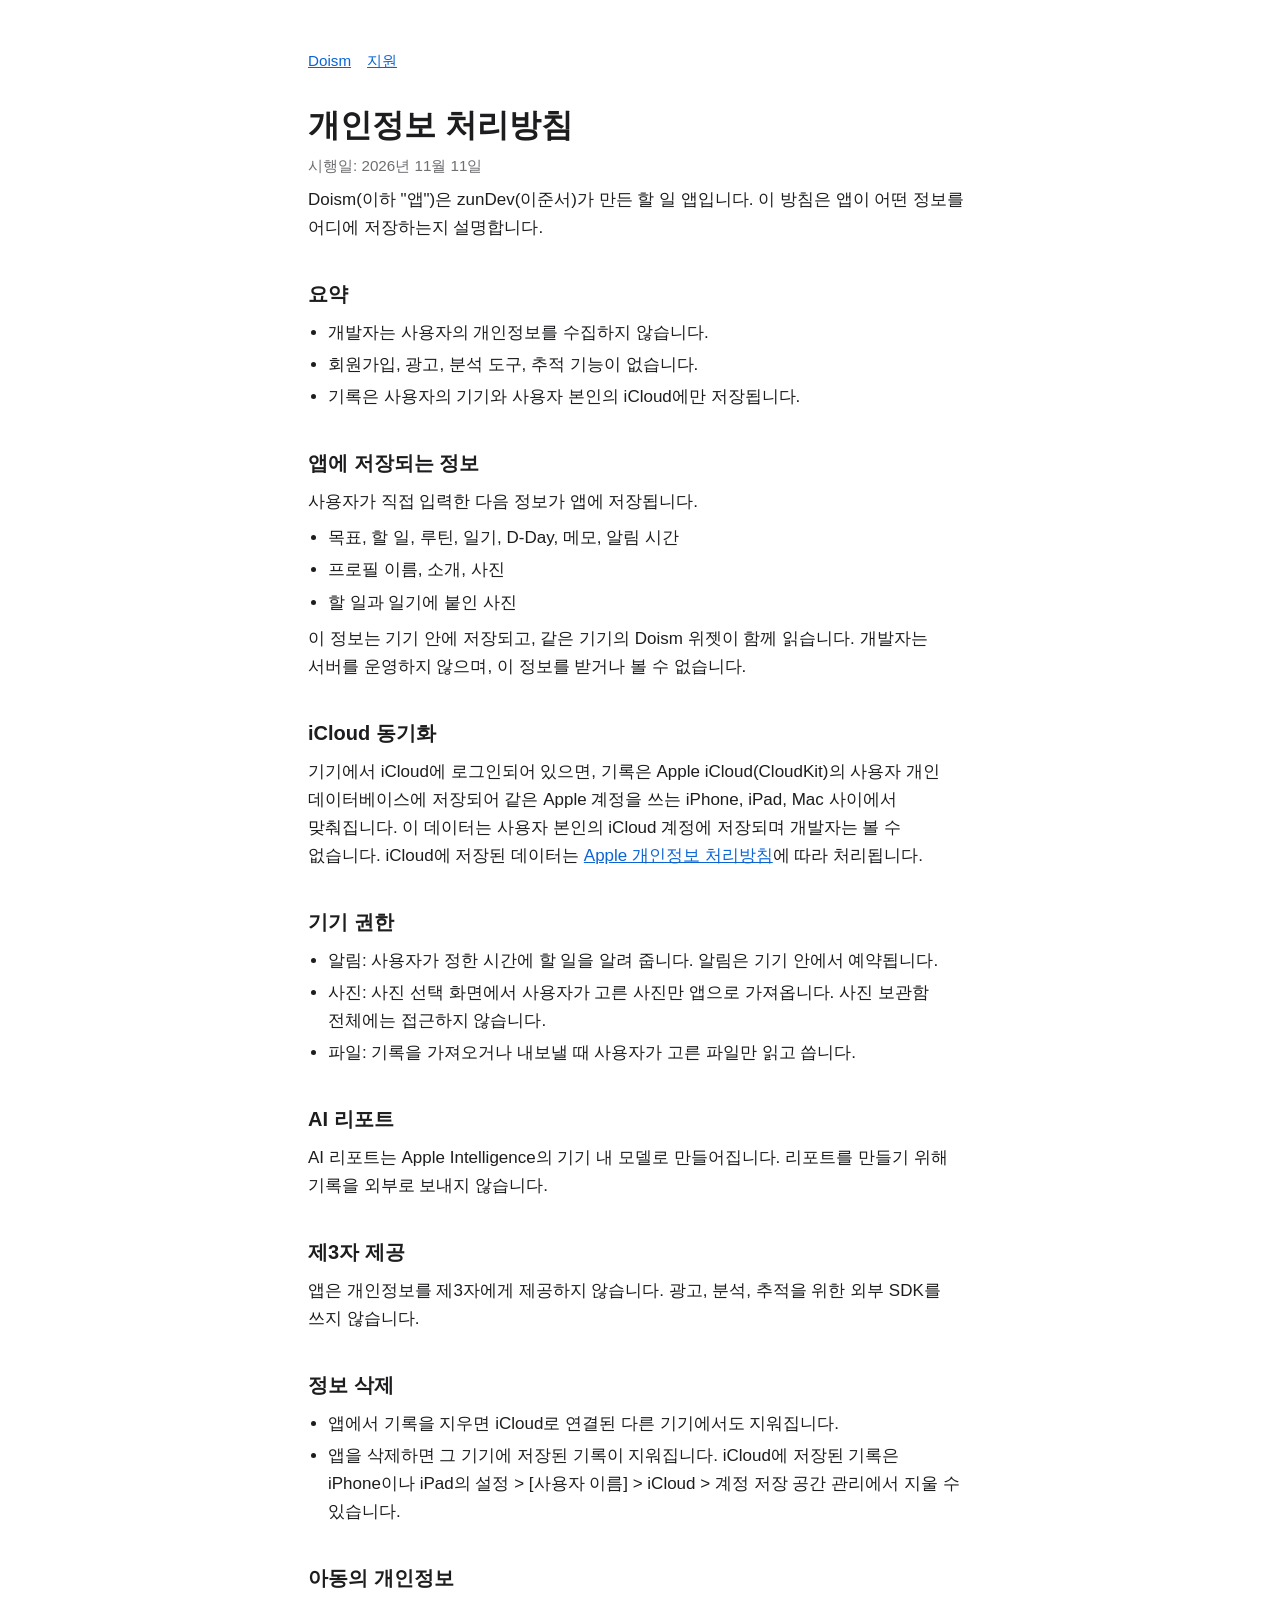
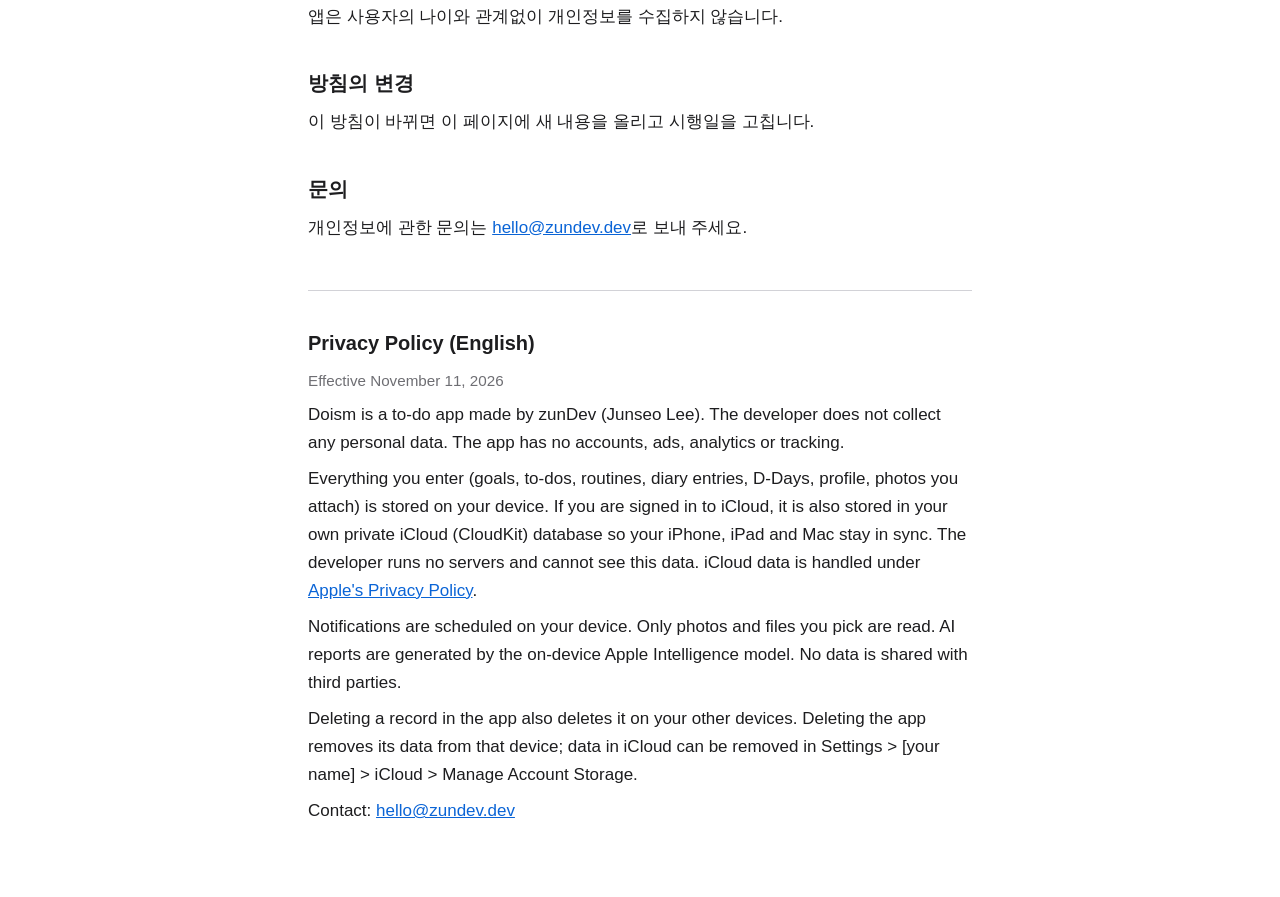
==== privacy/index.html @ 9528875f "Add support and privacy policy pages" ====
<!doctype html>
<html lang="ko">
<head>
  <meta charset="utf-8">
  <meta name="viewport" content="width=device-width, initial-scale=1">
  <title>개인정보 처리방침 - Doism</title>
  <link rel="stylesheet" href="../style.css">
</head>
<body>
<main>
  <nav><a href="../">Doism</a><a href="../support/">지원</a></nav>

  <h1>개인정보 처리방침</h1>
  <p class="meta">시행일: 2026년 11월 11일</p>

  <p>Doism(이하 "앱")은 zunDev(이준서)가 만든 할 일 앱입니다. 이 방침은 앱이 어떤 정보를 어디에 저장하는지 설명합니다.</p>

  <h2>요약</h2>
  <ul>
    <li>개발자는 사용자의 개인정보를 수집하지 않습니다.</li>
    <li>회원가입, 광고, 분석 도구, 추적 기능이 없습니다.</li>
    <li>기록은 사용자의 기기와 사용자 본인의 iCloud에만 저장됩니다.</li>
  </ul>

  <h2>앱에 저장되는 정보</h2>
  <p>사용자가 직접 입력한 다음 정보가 앱에 저장됩니다.</p>
  <ul>
    <li>목표, 할 일, 루틴, 일기, D-Day, 메모, 알림 시간</li>
    <li>프로필 이름, 소개, 사진</li>
    <li>할 일과 일기에 붙인 사진</li>
  </ul>
  <p>이 정보는 기기 안에 저장되고, 같은 기기의 Doism 위젯이 함께 읽습니다. 개발자는 서버를 운영하지 않으며, 이 정보를 받거나 볼 수 없습니다.</p>

  <h2>iCloud 동기화</h2>
  <p>기기에서 iCloud에 로그인되어 있으면, 기록은 Apple iCloud(CloudKit)의 사용자 개인 데이터베이스에 저장되어 같은 Apple 계정을 쓰는 iPhone, iPad, Mac 사이에서 맞춰집니다. 이 데이터는 사용자 본인의 iCloud 계정에 저장되며 개발자는 볼 수 없습니다. iCloud에 저장된 데이터는 <a href="https://www.apple.com/kr/legal/privacy/">Apple 개인정보 처리방침</a>에 따라 처리됩니다.</p>

  <h2>기기 권한</h2>
  <ul>
    <li>알림: 사용자가 정한 시간에 할 일을 알려 줍니다. 알림은 기기 안에서 예약됩니다.</li>
    <li>사진: 사진 선택 화면에서 사용자가 고른 사진만 앱으로 가져옵니다. 사진 보관함 전체에는 접근하지 않습니다.</li>
    <li>파일: 기록을 가져오거나 내보낼 때 사용자가 고른 파일만 읽고 씁니다.</li>
  </ul>

  <h2>AI 리포트</h2>
  <p>AI 리포트는 Apple Intelligence의 기기 내 모델로 만들어집니다. 리포트를 만들기 위해 기록을 외부로 보내지 않습니다.</p>

  <h2>제3자 제공</h2>
  <p>앱은 개인정보를 제3자에게 제공하지 않습니다. 광고, 분석, 추적을 위한 외부 SDK를 쓰지 않습니다.</p>

  <h2>정보 삭제</h2>
  <ul>
    <li>앱에서 기록을 지우면 iCloud로 연결된 다른 기기에서도 지워집니다.</li>
    <li>앱을 삭제하면 그 기기에 저장된 기록이 지워집니다. iCloud에 저장된 기록은 iPhone이나 iPad의 설정 &gt; [사용자 이름] &gt; iCloud &gt; 계정 저장 공간 관리에서 지울 수 있습니다.</li>
  </ul>

  <h2>아동의 개인정보</h2>
  <p>앱은 사용자의 나이와 관계없이 개인정보를 수집하지 않습니다.</p>

  <h2>방침의 변경</h2>
  <p>이 방침이 바뀌면 이 페이지에 새 내용을 올리고 시행일을 고칩니다.</p>

  <h2>문의</h2>
  <p>개인정보에 관한 문의는 <a href="mailto:hello@zundev.dev">hello@zundev.dev</a>로 보내 주세요.</p>

  <hr>

  <h2 lang="en">Privacy Policy (English)</h2>
  <div lang="en">
    <p class="meta">Effective November 11, 2026</p>
    <p>Doism is a to-do app made by zunDev (Junseo Lee). The developer does not collect any personal data. The app has no accounts, ads, analytics or tracking.</p>
    <p>Everything you enter (goals, to-dos, routines, diary entries, D-Days, profile, photos you attach) is stored on your device. If you are signed in to iCloud, it is also stored in your own private iCloud (CloudKit) database so your iPhone, iPad and Mac stay in sync. The developer runs no servers and cannot see this data. iCloud data is handled under <a href="https://www.apple.com/legal/privacy/">Apple's Privacy Policy</a>.</p>
    <p>Notifications are scheduled on your device. Only photos and files you pick are read. AI reports are generated by the on-device Apple Intelligence model. No data is shared with third parties.</p>
    <p>Deleting a record in the app also deletes it on your other devices. Deleting the app removes its data from that device; data in iCloud can be removed in Settings &gt; [your name] &gt; iCloud &gt; Manage Account Storage.</p>
    <p>Contact: <a href="mailto:hello@zundev.dev">hello@zundev.dev</a></p>
  </div>
</main>
</body>
</html>
---- style.css ----
:root {
  color-scheme: light dark;
  --text: #1d1d1f;
  --muted: #6e6e73;
  --bg: #ffffff;
  --line: #d2d2d7;
  --link: #0a64d6;
}

@media (prefers-color-scheme: dark) {
  :root {
    --text: #f5f5f7;
    --muted: #a1a1a6;
    --bg: #111113;
    --line: #3a3a3c;
    --link: #5eb0ff;
  }
}

* { box-sizing: border-box; }

body {
  margin: 0;
  background: var(--bg);
  color: var(--text);
  font: 17px/1.65 -apple-system, BlinkMacSystemFont, "Apple SD Gothic Neo", "Pretendard", "Noto Sans KR", sans-serif;
  word-break: keep-all;
  overflow-wrap: anywhere;
}

main {
  max-width: 44rem;
  margin: 0 auto;
  padding: 3rem 1.25rem 4rem;
}

h1 { font-size: 2rem; line-height: 1.25; margin: 0 0 0.5rem; }
h2 { font-size: 1.25rem; margin: 2.25rem 0 0.5rem; }
p, ul { margin: 0.5rem 0; }
ul { padding-left: 1.25rem; }
li + li { margin-top: 0.25rem; }

a { color: var(--link); }
a:focus-visible { outline: 2px solid var(--link); outline-offset: 2px; border-radius: 2px; }

.meta { color: var(--muted); font-size: 0.95rem; }
hr { border: 0; border-top: 1px solid var(--line); margin: 3rem 0 1.5rem; }

nav { margin-bottom: 2rem; font-size: 0.95rem; }
nav a { margin-right: 1rem; }

footer { color: var(--muted); font-size: 0.9rem; margin-top: 3rem; }
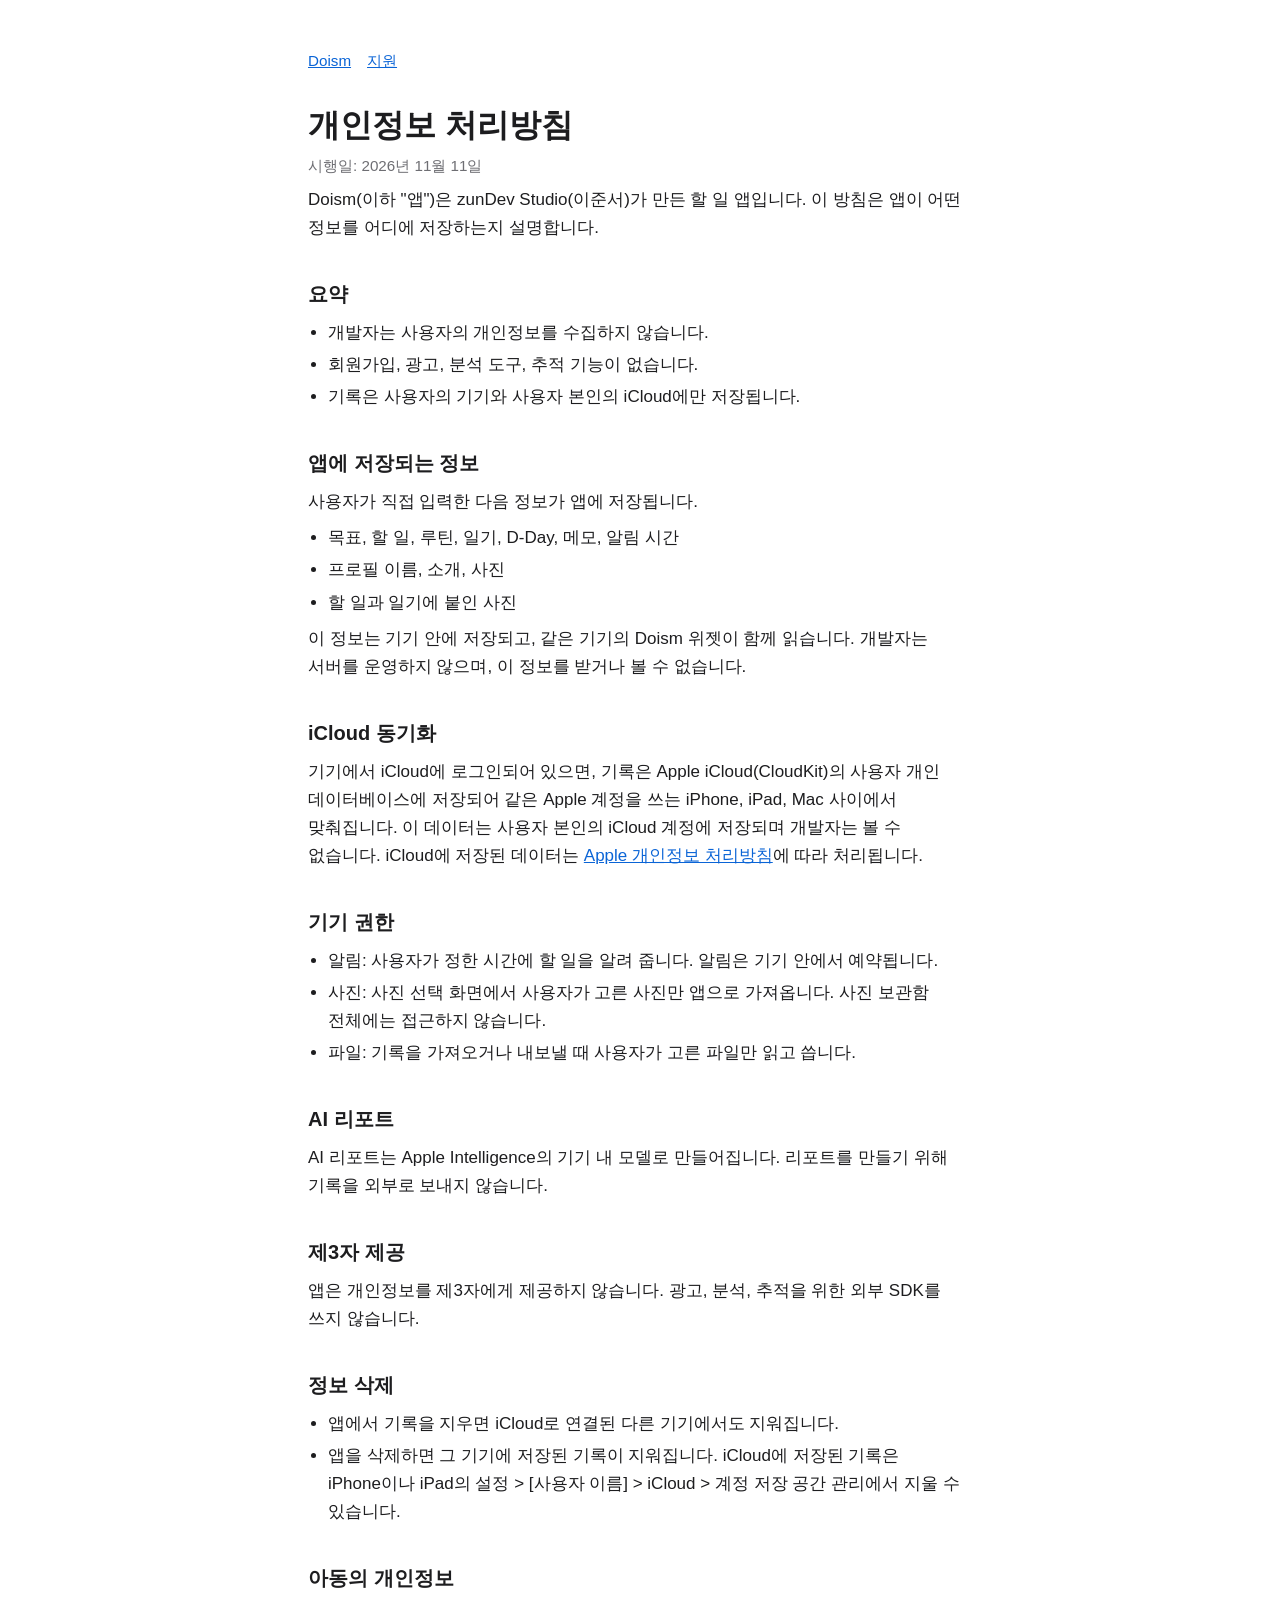
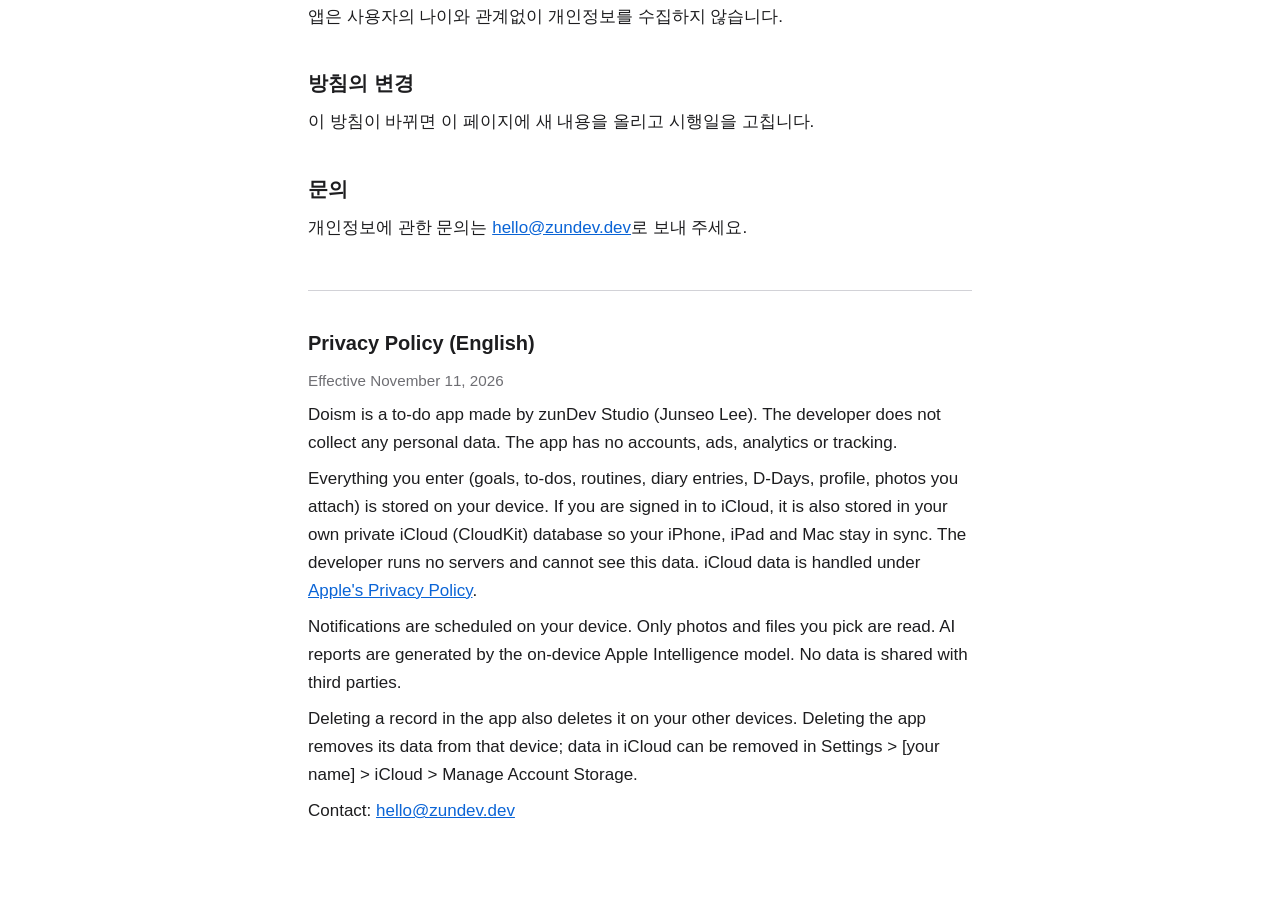
==== commit e2b46688: "Name the operator zunDev Studio" ====
--- a/privacy/index.html
+++ b/privacy/index.html
@@ -13,7 +13,7 @@
   <h1>개인정보 처리방침</h1>
   <p class="meta">시행일: 2026년 11월 11일</p>
 
-  <p>Doism(이하 "앱")은 zunDev(이준서)가 만든 할 일 앱입니다. 이 방침은 앱이 어떤 정보를 어디에 저장하는지 설명합니다.</p>
+  <p>Doism(이하 "앱")은 zunDev Studio(이준서)가 만든 할 일 앱입니다. 이 방침은 앱이 어떤 정보를 어디에 저장하는지 설명합니다.</p>
 
   <h2>요약</h2>
   <ul>
@@ -67,7 +67,7 @@
   <h2 lang="en">Privacy Policy (English)</h2>
   <div lang="en">
     <p class="meta">Effective November 11, 2026</p>
-    <p>Doism is a to-do app made by zunDev (Junseo Lee). The developer does not collect any personal data. The app has no accounts, ads, analytics or tracking.</p>
+    <p>Doism is a to-do app made by zunDev Studio (Junseo Lee). The developer does not collect any personal data. The app has no accounts, ads, analytics or tracking.</p>
     <p>Everything you enter (goals, to-dos, routines, diary entries, D-Days, profile, photos you attach) is stored on your device. If you are signed in to iCloud, it is also stored in your own private iCloud (CloudKit) database so your iPhone, iPad and Mac stay in sync. The developer runs no servers and cannot see this data. iCloud data is handled under <a href="https://www.apple.com/legal/privacy/">Apple's Privacy Policy</a>.</p>
     <p>Notifications are scheduled on your device. Only photos and files you pick are read. AI reports are generated by the on-device Apple Intelligence model. No data is shared with third parties.</p>
     <p>Deleting a record in the app also deletes it on your other devices. Deleting the app removes its data from that device; data in iCloud can be removed in Settings &gt; [your name] &gt; iCloud &gt; Manage Account Storage.</p>
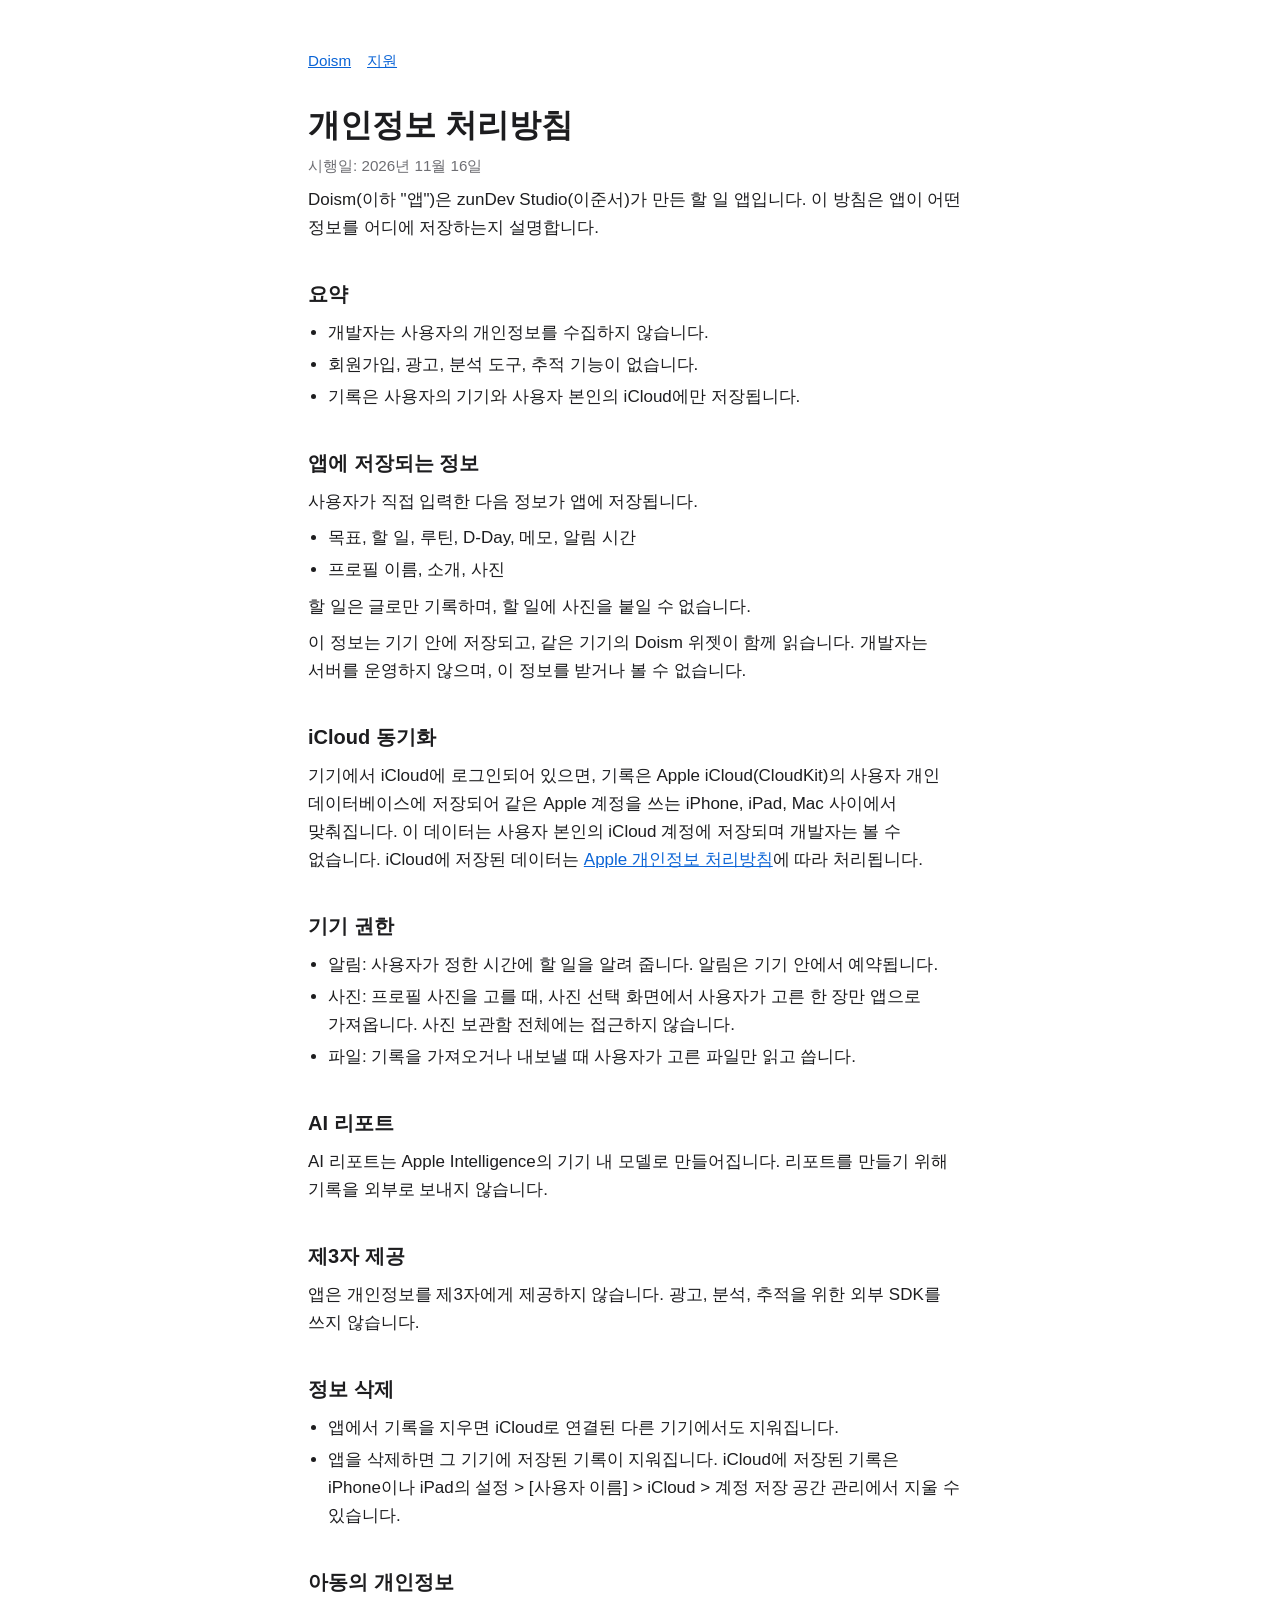
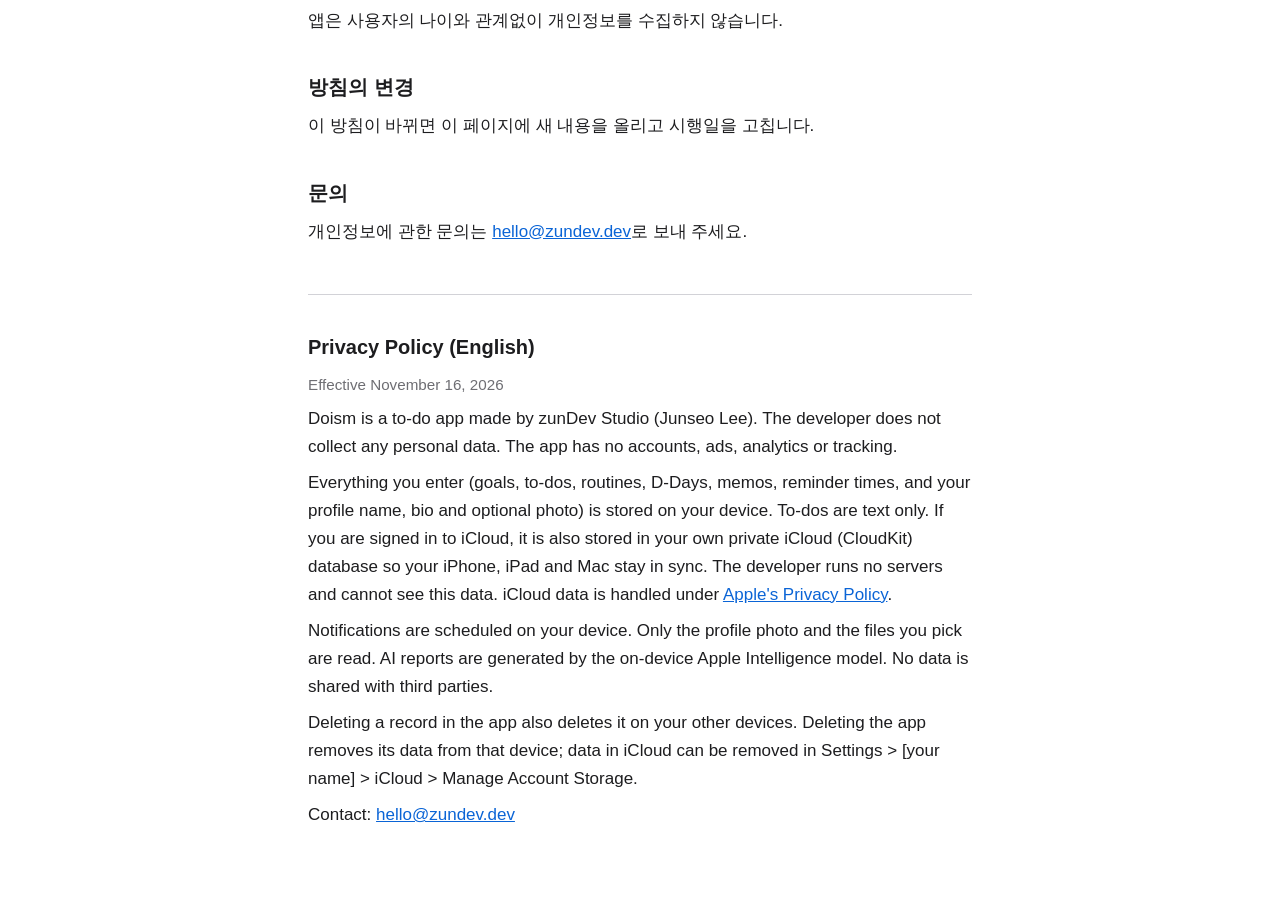
==== commit 49ddd11f: "Update the privacy policy: to-dos are text only" ====
--- a/privacy/index.html
+++ b/privacy/index.html
@@ -11,7 +11,7 @@
   <nav><a href="../">Doism</a><a href="../support/">지원</a></nav>
 
   <h1>개인정보 처리방침</h1>
-  <p class="meta">시행일: 2026년 11월 11일</p>
+  <p class="meta">시행일: 2026년 11월 16일</p>
 
   <p>Doism(이하 "앱")은 zunDev Studio(이준서)가 만든 할 일 앱입니다. 이 방침은 앱이 어떤 정보를 어디에 저장하는지 설명합니다.</p>
 
@@ -25,10 +25,10 @@
   <h2>앱에 저장되는 정보</h2>
   <p>사용자가 직접 입력한 다음 정보가 앱에 저장됩니다.</p>
   <ul>
-    <li>목표, 할 일, 루틴, 일기, D-Day, 메모, 알림 시간</li>
+    <li>목표, 할 일, 루틴, D-Day, 메모, 알림 시간</li>
     <li>프로필 이름, 소개, 사진</li>
-    <li>할 일과 일기에 붙인 사진</li>
   </ul>
+  <p>할 일은 글로만 기록하며, 할 일에 사진을 붙일 수 없습니다.</p>
   <p>이 정보는 기기 안에 저장되고, 같은 기기의 Doism 위젯이 함께 읽습니다. 개발자는 서버를 운영하지 않으며, 이 정보를 받거나 볼 수 없습니다.</p>
 
   <h2>iCloud 동기화</h2>
@@ -37,7 +37,7 @@
   <h2>기기 권한</h2>
   <ul>
     <li>알림: 사용자가 정한 시간에 할 일을 알려 줍니다. 알림은 기기 안에서 예약됩니다.</li>
-    <li>사진: 사진 선택 화면에서 사용자가 고른 사진만 앱으로 가져옵니다. 사진 보관함 전체에는 접근하지 않습니다.</li>
+    <li>사진: 프로필 사진을 고를 때, 사진 선택 화면에서 사용자가 고른 한 장만 앱으로 가져옵니다. 사진 보관함 전체에는 접근하지 않습니다.</li>
     <li>파일: 기록을 가져오거나 내보낼 때 사용자가 고른 파일만 읽고 씁니다.</li>
   </ul>
 
@@ -66,10 +66,10 @@
 
   <h2 lang="en">Privacy Policy (English)</h2>
   <div lang="en">
-    <p class="meta">Effective November 11, 2026</p>
+    <p class="meta">Effective November 16, 2026</p>
     <p>Doism is a to-do app made by zunDev Studio (Junseo Lee). The developer does not collect any personal data. The app has no accounts, ads, analytics or tracking.</p>
-    <p>Everything you enter (goals, to-dos, routines, diary entries, D-Days, profile, photos you attach) is stored on your device. If you are signed in to iCloud, it is also stored in your own private iCloud (CloudKit) database so your iPhone, iPad and Mac stay in sync. The developer runs no servers and cannot see this data. iCloud data is handled under <a href="https://www.apple.com/legal/privacy/">Apple's Privacy Policy</a>.</p>
-    <p>Notifications are scheduled on your device. Only photos and files you pick are read. AI reports are generated by the on-device Apple Intelligence model. No data is shared with third parties.</p>
+    <p>Everything you enter (goals, to-dos, routines, D-Days, memos, reminder times, and your profile name, bio and optional photo) is stored on your device. To-dos are text only. If you are signed in to iCloud, it is also stored in your own private iCloud (CloudKit) database so your iPhone, iPad and Mac stay in sync. The developer runs no servers and cannot see this data. iCloud data is handled under <a href="https://www.apple.com/legal/privacy/">Apple's Privacy Policy</a>.</p>
+    <p>Notifications are scheduled on your device. Only the profile photo and the files you pick are read. AI reports are generated by the on-device Apple Intelligence model. No data is shared with third parties.</p>
     <p>Deleting a record in the app also deletes it on your other devices. Deleting the app removes its data from that device; data in iCloud can be removed in Settings &gt; [your name] &gt; iCloud &gt; Manage Account Storage.</p>
     <p>Contact: <a href="mailto:hello@zundev.dev">hello@zundev.dev</a></p>
   </div>
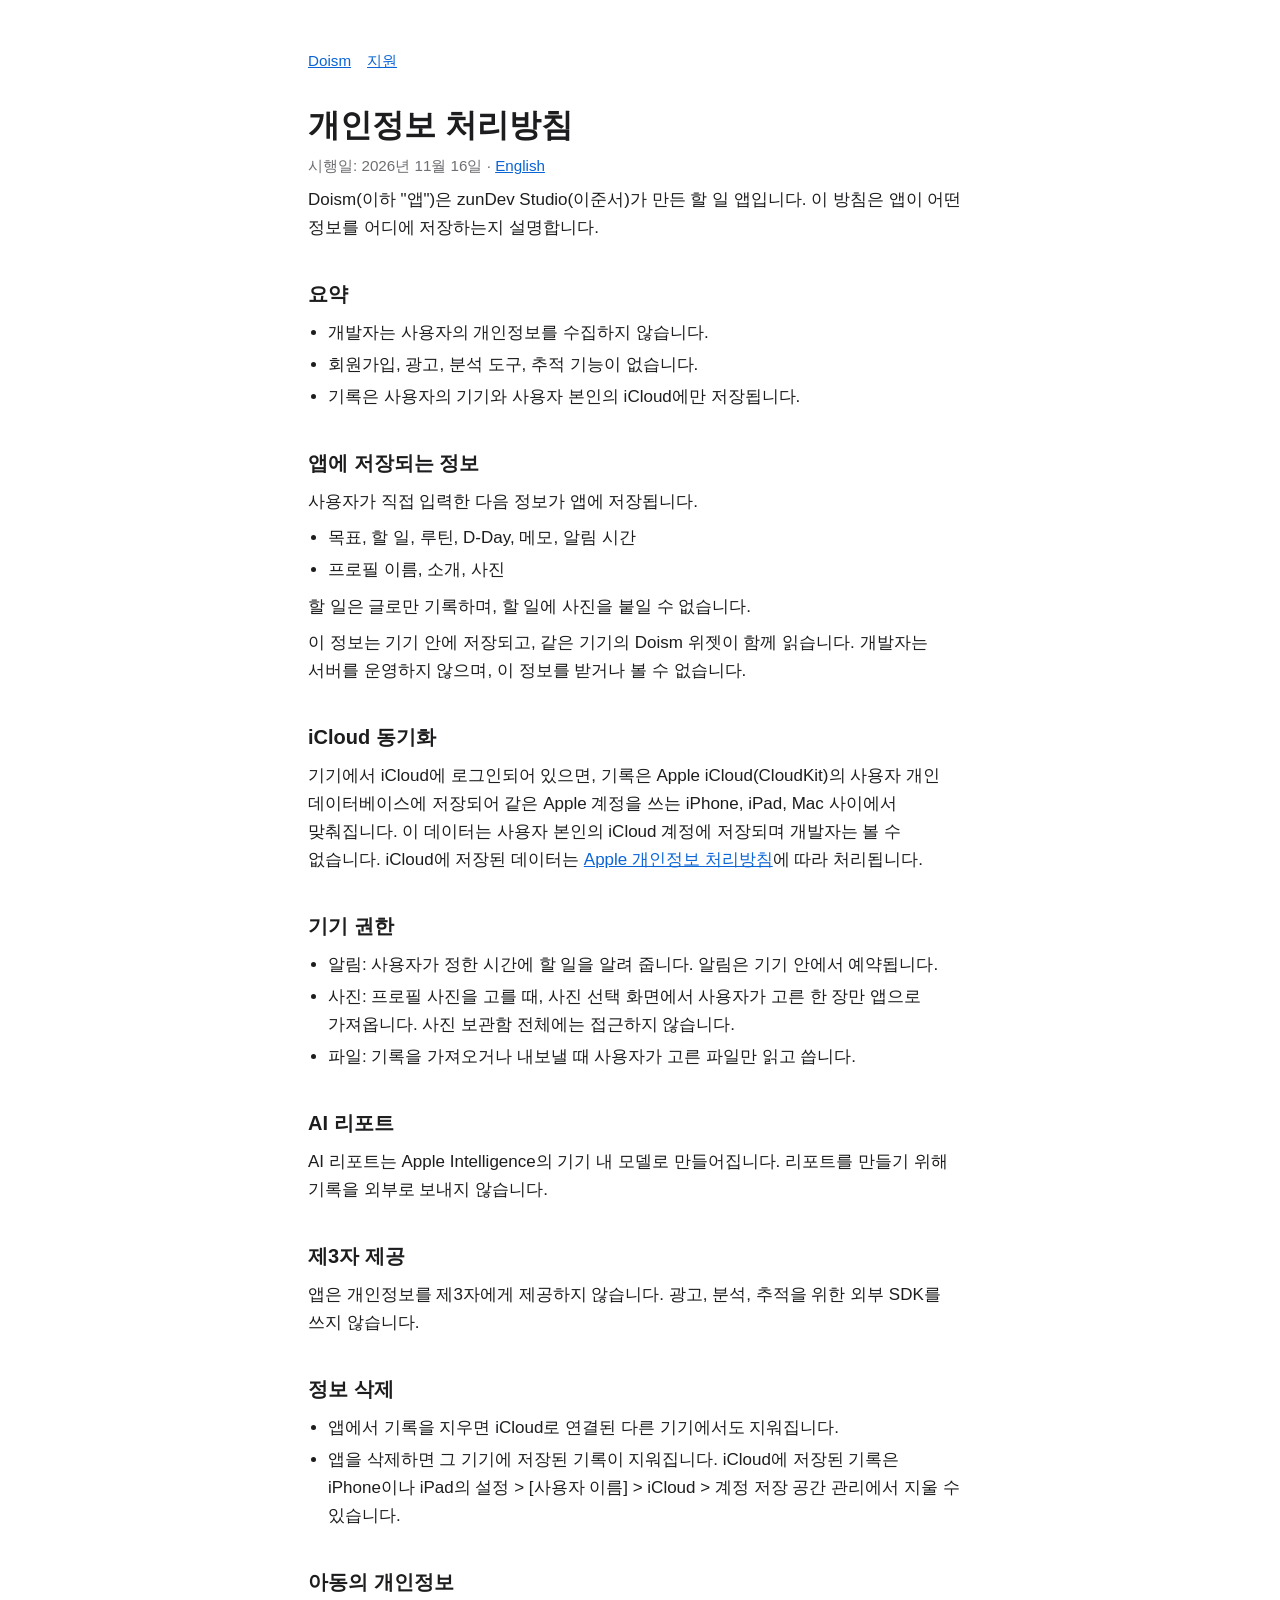
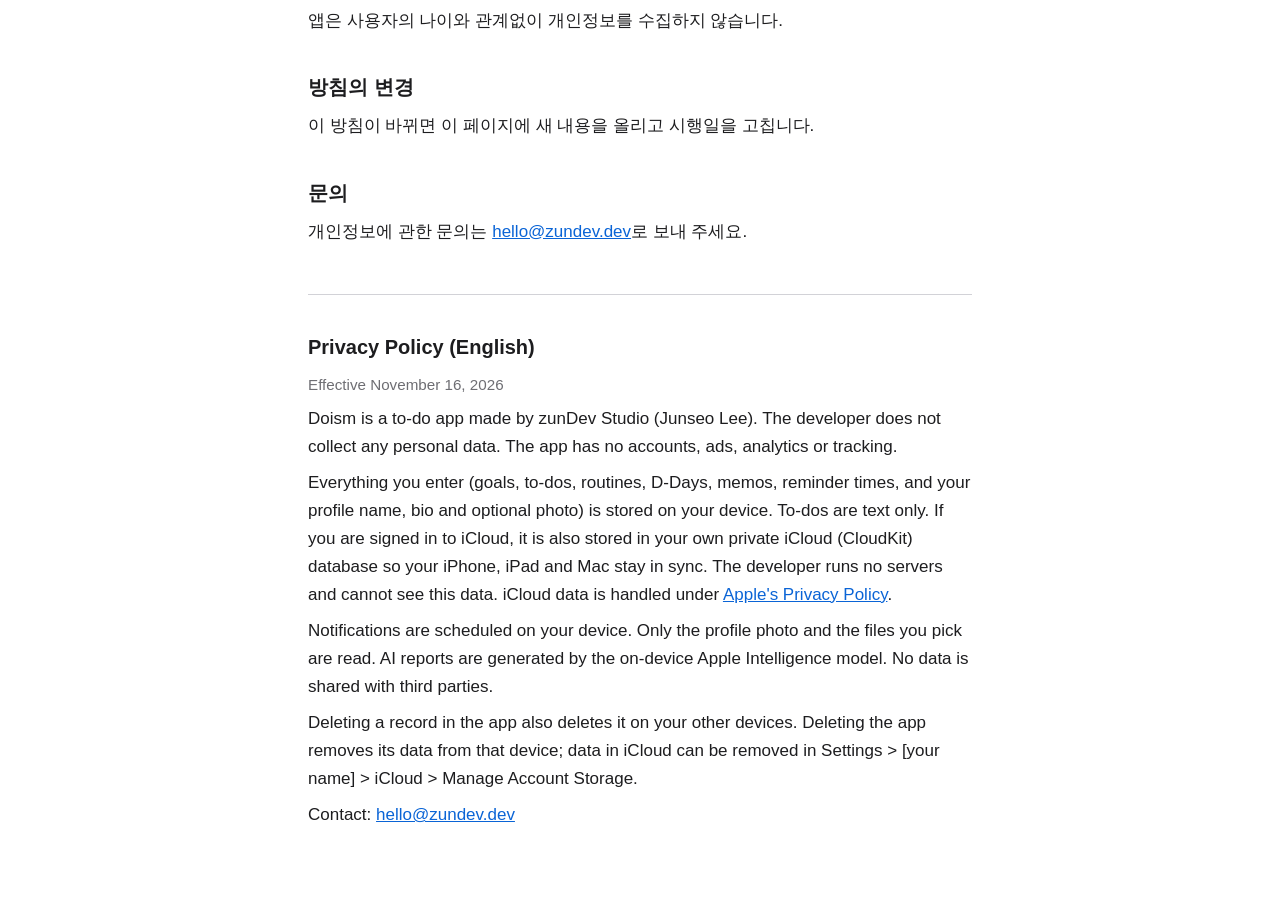
==== commit 94052ab9: "Expand the English support section and link the English sections The support page gets the same answ" ====
--- a/privacy/index.html
+++ b/privacy/index.html
@@ -11,7 +11,7 @@
   <nav><a href="../">Doism</a><a href="../support/">지원</a></nav>
 
   <h1>개인정보 처리방침</h1>
-  <p class="meta">시행일: 2026년 11월 16일</p>
+  <p class="meta">시행일: 2026년 11월 16일 · <a href="#en" lang="en">English</a></p>
 
   <p>Doism(이하 "앱")은 zunDev Studio(이준서)가 만든 할 일 앱입니다. 이 방침은 앱이 어떤 정보를 어디에 저장하는지 설명합니다.</p>
 
@@ -64,7 +64,7 @@
 
   <hr>
 
-  <h2 lang="en">Privacy Policy (English)</h2>
+  <h2 lang="en" id="en">Privacy Policy (English)</h2>
   <div lang="en">
     <p class="meta">Effective November 16, 2026</p>
     <p>Doism is a to-do app made by zunDev Studio (Junseo Lee). The developer does not collect any personal data. The app has no accounts, ads, analytics or tracking.</p>
